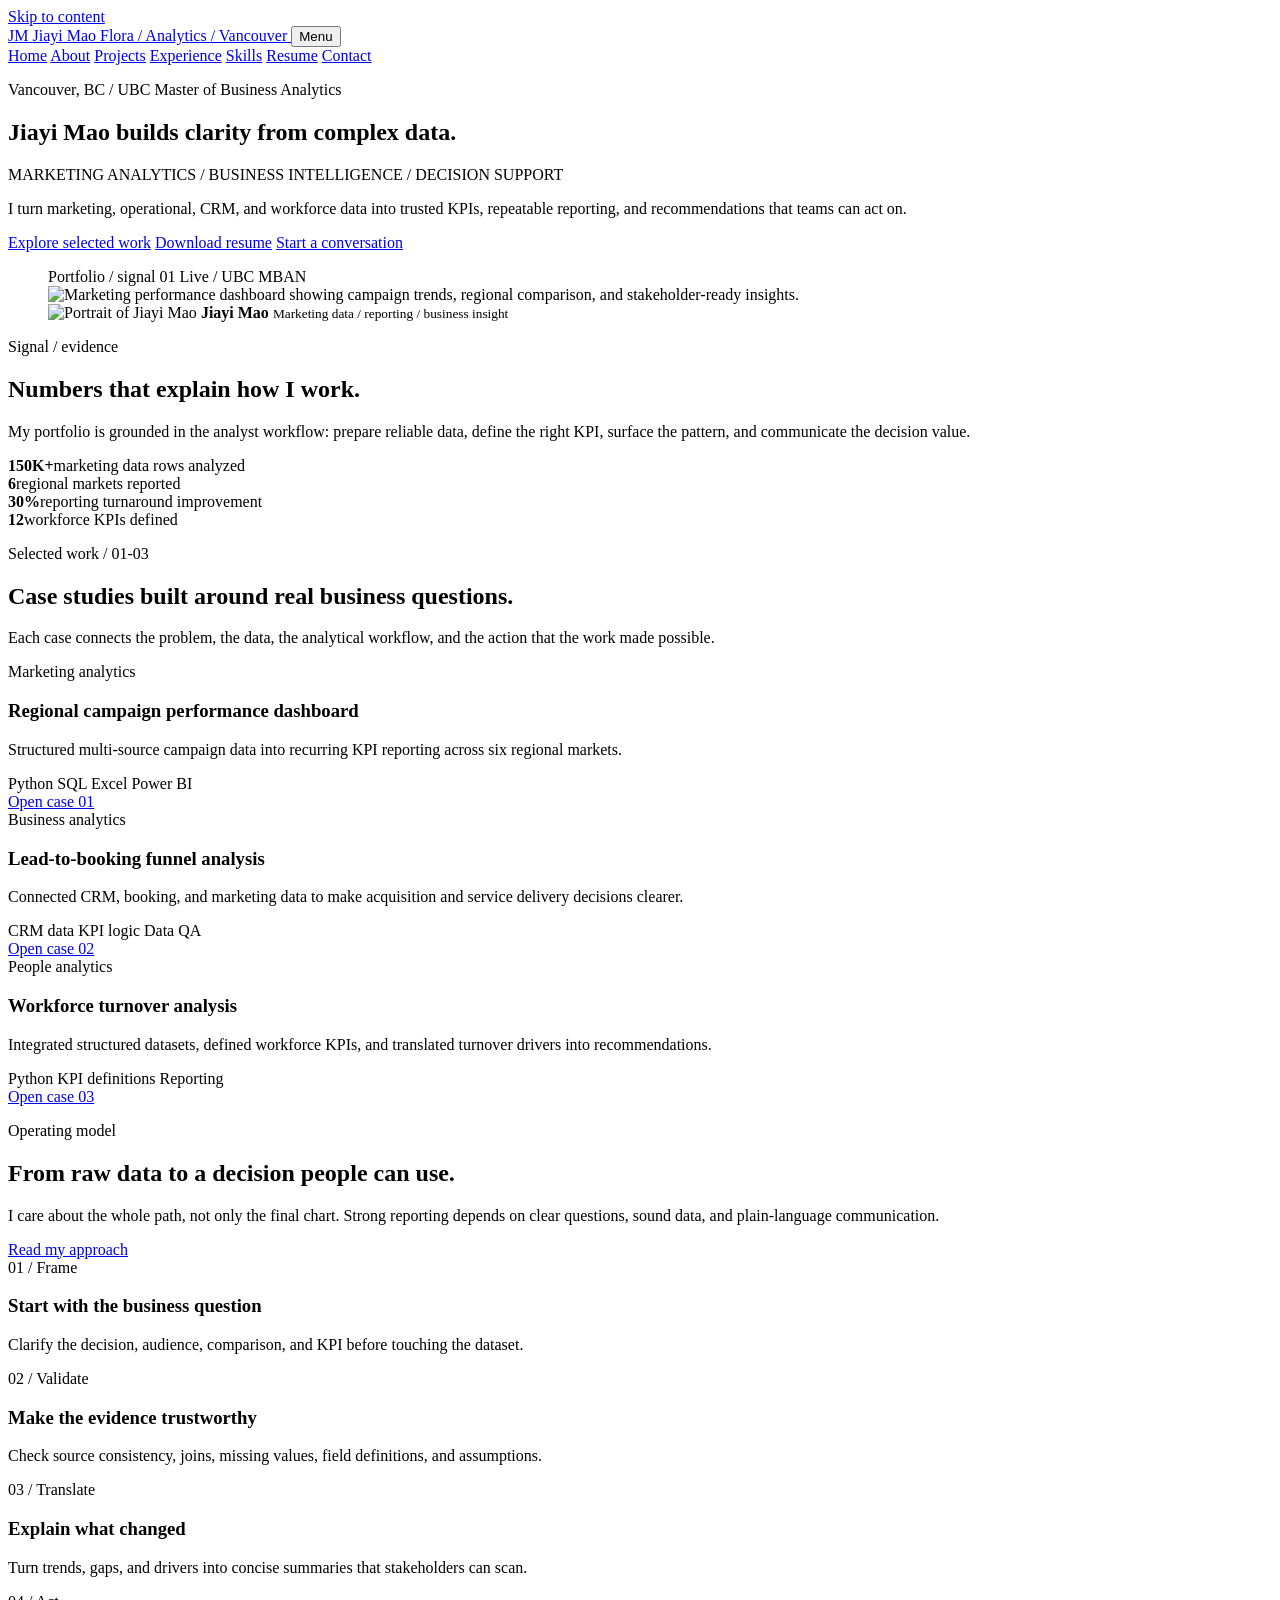
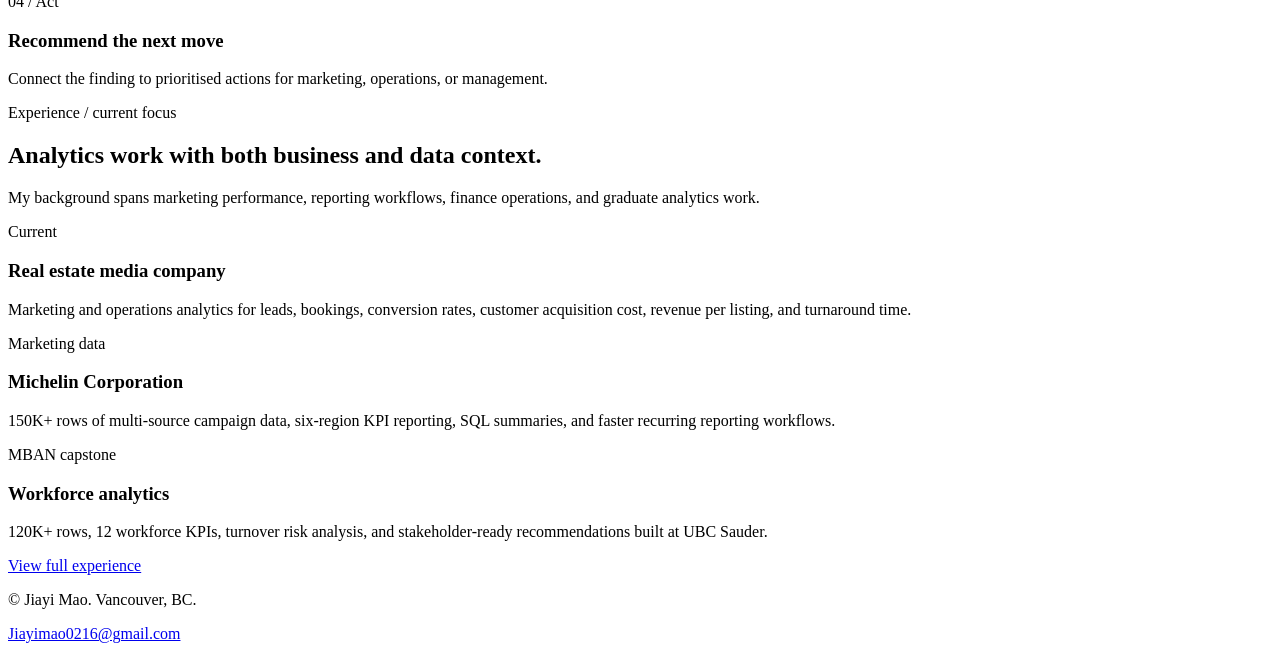
==== index.html @ eee08745 "Add Jiayi Mao portfolio pages" ====
<!doctype html>
<html lang="en">
  <head>
    <meta charset="utf-8">
    <meta name="viewport" content="width=device-width, initial-scale=1">
    <meta name="description" content="Jiayi Mao is a Vancouver-based business analytics and marketing intelligence professional focused on KPIs, data quality, reporting, and growth insights.">
    <title>Jiayi Mao | Business Analytics &amp; Marketing Intelligence</title>
    <link rel="stylesheet" href="assets/css/styles.css">
  </head>
  <body data-page="home">
    <a class="skip-link" href="#main">Skip to content</a>
    <header class="site-header">
      <div class="nav-shell">
        <a class="brand" href="index.html" aria-label="Jiayi Mao home">
          <span class="brand-mark">JM</span>
          <span class="brand-text">
            <span class="brand-name">Jiayi Mao</span>
            <span class="brand-role">Flora / Analytics / Vancouver</span>
          </span>
        </a>
        <button class="nav-toggle" type="button" aria-expanded="false" aria-controls="site-nav">Menu</button>
        <nav class="site-nav" id="site-nav" aria-label="Primary navigation">
          <a href="index.html" data-page="home">Home</a>
          <a href="about.html" data-page="about">About</a>
          <a href="projects.html" data-page="projects">Projects</a>
          <a href="experience.html" data-page="experience">Experience</a>
          <a href="skills.html" data-page="skills">Skills</a>
          <a href="resume.html" data-page="resume">Resume</a>
          <a href="contact.html" data-page="contact">Contact</a>
        </nav>
      </div>
    </header>

    <main id="main">
      <section class="hero">
        <div class="hero-grid">
          <div>
            <p class="eyebrow">Vancouver, BC / UBC Master of Business Analytics</p>
            <h1>Jiayi Mao builds clarity from complex data.</h1>
            <p class="hero-subtitle">MARKETING ANALYTICS / BUSINESS INTELLIGENCE / DECISION SUPPORT</p>
            <p class="lead">I turn marketing, operational, CRM, and workforce data into trusted KPIs, repeatable reporting, and recommendations that teams can act on.</p>
            <div class="button-row" aria-label="Primary actions">
              <a class="button primary" href="projects.html">Explore selected work</a>
              <a class="button secondary" href="assets/resume/Jiayi-Mao-Resume-Complete.pdf" download>Download resume</a>
              <a class="button tertiary" href="contact.html">Start a conversation</a>
            </div>
          </div>

          <figure class="hero-visual">
            <div class="visual-topline">
              <span>Portfolio / signal 01</span>
              <span>Live / UBC MBAN</span>
            </div>
            <img src="assets/img/analytics-dashboard.png" alt="Marketing performance dashboard showing campaign trends, regional comparison, and stakeholder-ready insights.">
            <figcaption class="visual-caption">
              <span class="portrait-wrap"><img src="assets/img/jiayi-mao.jpg" alt="Portrait of Jiayi Mao"></span>
              <span>
                <strong>Jiayi Mao</strong>
                <small>Marketing data / reporting / business insight</small>
              </span>
            </figcaption>
          </figure>
        </div>
      </section>

      <section class="section">
        <div class="container">
          <div class="section-heading">
            <div>
              <p class="eyebrow">Signal / evidence</p>
              <h2>Numbers that explain how I work.</h2>
            </div>
            <p>My portfolio is grounded in the analyst workflow: prepare reliable data, define the right KPI, surface the pattern, and communicate the decision value.</p>
          </div>
          <div class="metrics-grid" aria-label="Portfolio highlights">
            <div class="metric"><strong>150K+</strong><span>marketing data rows analyzed</span></div>
            <div class="metric"><strong>6</strong><span>regional markets reported</span></div>
            <div class="metric"><strong>30%</strong><span>reporting turnaround improvement</span></div>
            <div class="metric"><strong>12</strong><span>workforce KPIs defined</span></div>
          </div>
        </div>
      </section>

      <section class="section alt">
        <div class="container">
          <div class="section-heading">
            <div>
              <p class="eyebrow">Selected work / 01-03</p>
              <h2>Case studies built around real business questions.</h2>
            </div>
            <p>Each case connects the problem, the data, the analytical workflow, and the action that the work made possible.</p>
          </div>
          <div class="cards-grid">
            <article class="project-card">
              <span class="card-tag">Marketing analytics</span>
              <h3>Regional campaign performance dashboard</h3>
              <p>Structured multi-source campaign data into recurring KPI reporting across six regional markets.</p>
              <div class="tool-tags">
                <span class="tool-tag">Python</span>
                <span class="tool-tag">SQL</span>
                <span class="tool-tag">Excel</span>
                <span class="tool-tag">Power BI</span>
              </div>
              <a class="text-link" href="projects.html#regional-dashboard">Open case 01</a>
            </article>
            <article class="project-card">
              <span class="card-tag">Business analytics</span>
              <h3>Lead-to-booking funnel analysis</h3>
              <p>Connected CRM, booking, and marketing data to make acquisition and service delivery decisions clearer.</p>
              <div class="tool-tags">
                <span class="tool-tag">CRM data</span>
                <span class="tool-tag">KPI logic</span>
                <span class="tool-tag">Data QA</span>
              </div>
              <a class="text-link" href="projects.html#funnel-analysis">Open case 02</a>
            </article>
            <article class="project-card">
              <span class="card-tag">People analytics</span>
              <h3>Workforce turnover analysis</h3>
              <p>Integrated structured datasets, defined workforce KPIs, and translated turnover drivers into recommendations.</p>
              <div class="tool-tags">
                <span class="tool-tag">Python</span>
                <span class="tool-tag">KPI definitions</span>
                <span class="tool-tag">Reporting</span>
              </div>
              <a class="text-link" href="projects.html#workforce-analytics">Open case 03</a>
            </article>
          </div>
        </div>
      </section>

      <section class="section">
        <div class="container split-grid">
          <div>
            <p class="eyebrow">Operating model</p>
            <h2>From raw data to a decision people can use.</h2>
            <p class="lead">I care about the whole path, not only the final chart. Strong reporting depends on clear questions, sound data, and plain-language communication.</p>
            <div class="button-row">
              <a class="button secondary" href="about.html">Read my approach</a>
            </div>
          </div>
          <div class="cards-grid two">
            <article class="card">
              <span class="card-tag">01 / Frame</span>
              <h3>Start with the business question</h3>
              <p>Clarify the decision, audience, comparison, and KPI before touching the dataset.</p>
            </article>
            <article class="card">
              <span class="card-tag">02 / Validate</span>
              <h3>Make the evidence trustworthy</h3>
              <p>Check source consistency, joins, missing values, field definitions, and assumptions.</p>
            </article>
            <article class="card">
              <span class="card-tag">03 / Translate</span>
              <h3>Explain what changed</h3>
              <p>Turn trends, gaps, and drivers into concise summaries that stakeholders can scan.</p>
            </article>
            <article class="card">
              <span class="card-tag">04 / Act</span>
              <h3>Recommend the next move</h3>
              <p>Connect the finding to prioritised actions for marketing, operations, or management.</p>
            </article>
          </div>
        </div>
      </section>

      <section class="section alt">
        <div class="container">
          <div class="section-heading">
            <div>
              <p class="eyebrow">Experience / current focus</p>
              <h2>Analytics work with both business and data context.</h2>
            </div>
            <p>My background spans marketing performance, reporting workflows, finance operations, and graduate analytics work.</p>
          </div>
          <div class="cards-grid">
            <article class="card">
              <span class="card-tag">Current</span>
              <h3>Real estate media company</h3>
              <p>Marketing and operations analytics for leads, bookings, conversion rates, customer acquisition cost, revenue per listing, and turnaround time.</p>
            </article>
            <article class="card">
              <span class="card-tag">Marketing data</span>
              <h3>Michelin Corporation</h3>
              <p>150K+ rows of multi-source campaign data, six-region KPI reporting, SQL summaries, and faster recurring reporting workflows.</p>
            </article>
            <article class="card">
              <span class="card-tag">MBAN capstone</span>
              <h3>Workforce analytics</h3>
              <p>120K+ rows, 12 workforce KPIs, turnover risk analysis, and stakeholder-ready recommendations built at UBC Sauder.</p>
            </article>
          </div>
          <div class="button-row">
            <a class="button secondary" href="experience.html">View full experience</a>
          </div>
        </div>
      </section>
    </main>

    <footer class="footer">
      <div class="container">
        <p>&copy; <span class="current-year"></span> Jiayi Mao. Vancouver, BC.</p>
        <p><a href="mailto:Jiayimao0216@gmail.com">Jiayimao0216@gmail.com</a></p>
      </div>
    </footer>
    <script src="assets/js/site.js"></script>
  </body>
</html>
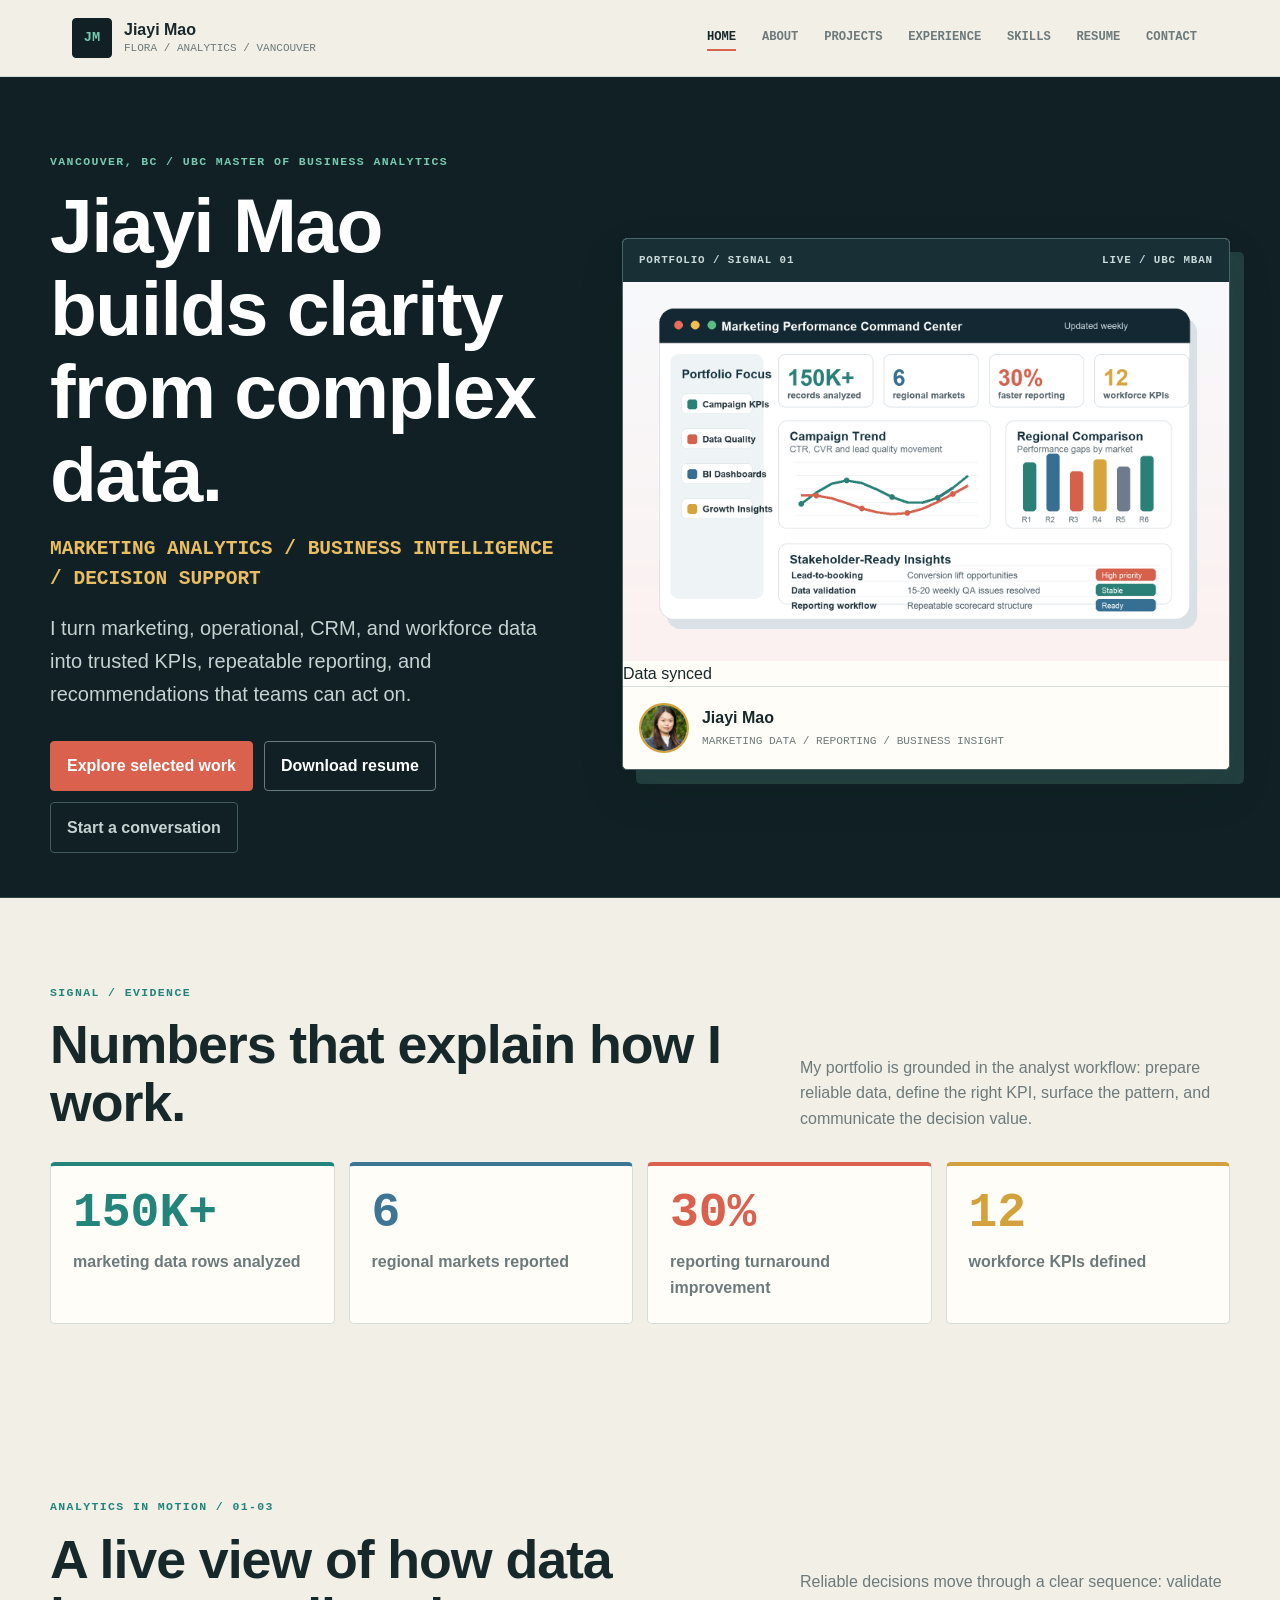
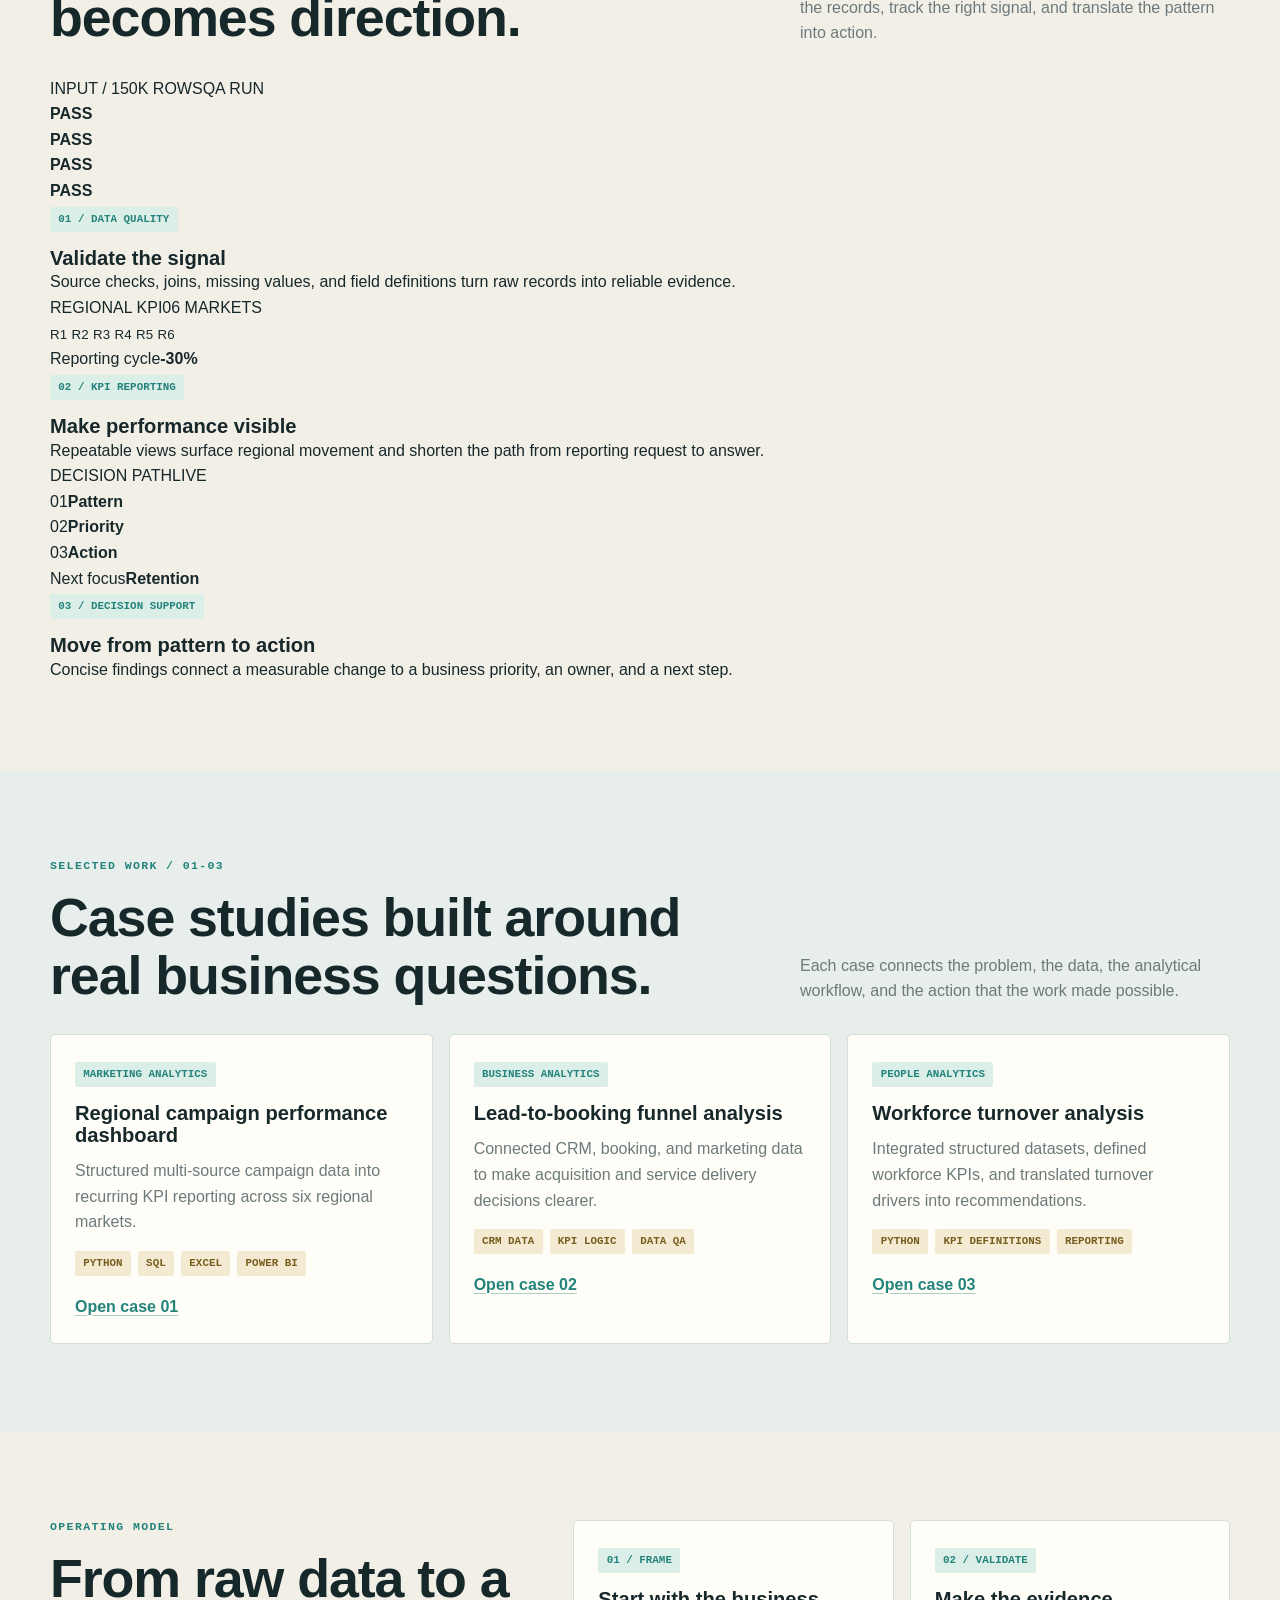
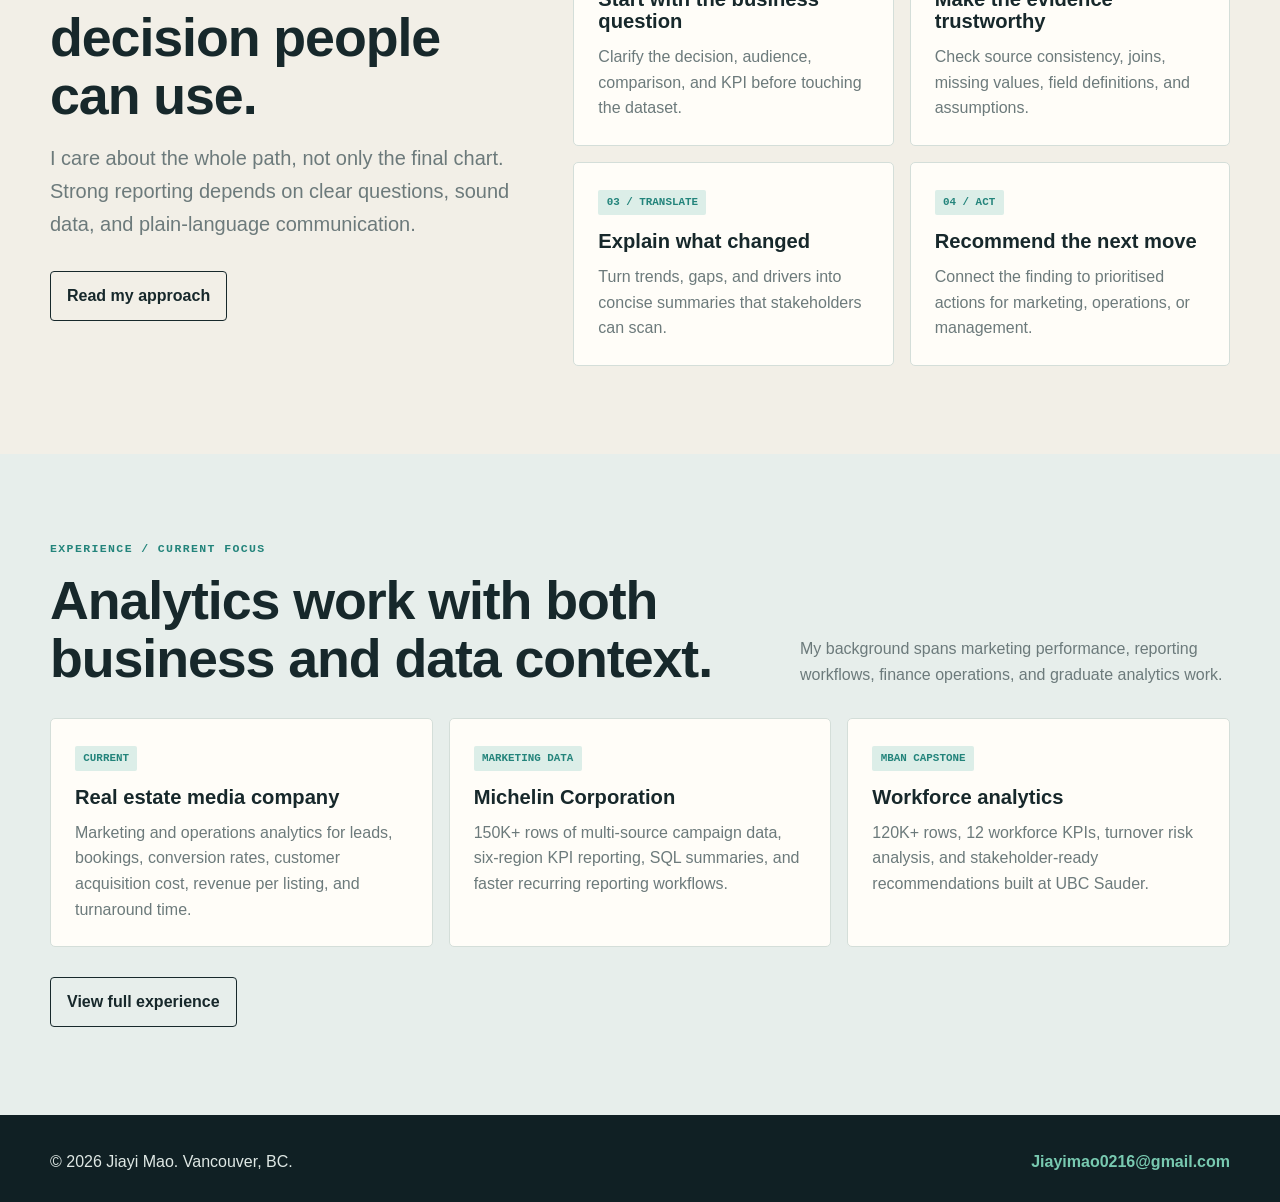
==== commit cce63a56: "Add animated analytics homepage" ====
--- a/index.html
+++ b/index.html
@@ -49,9 +49,13 @@
           <figure class="hero-visual">
             <div class="visual-topline">
               <span>Portfolio / signal 01</span>
-              <span>Live / UBC MBAN</span>
-            </div>
-            <img src="assets/img/analytics-dashboard.png" alt="Marketing performance dashboard showing campaign trends, regional comparison, and stakeholder-ready insights.">
+              <span class="live-status"><span class="status-square" aria-hidden="true"></span>Live / UBC MBAN</span>
+            </div>
+            <div class="dashboard-frame">
+              <img src="assets/img/analytics-dashboard.png" alt="Marketing performance dashboard showing campaign trends, regional comparison, and stakeholder-ready insights.">
+              <span class="dashboard-scan" aria-hidden="true"></span>
+              <span class="dashboard-sync" aria-hidden="true">Data synced</span>
+            </div>
             <figcaption class="visual-caption">
               <span class="portrait-wrap"><img src="assets/img/jiayi-mao.jpg" alt="Portrait of Jiayi Mao"></span>
               <span>
@@ -73,10 +77,79 @@
             <p>My portfolio is grounded in the analyst workflow: prepare reliable data, define the right KPI, surface the pattern, and communicate the decision value.</p>
           </div>
           <div class="metrics-grid" aria-label="Portfolio highlights">
-            <div class="metric"><strong>150K+</strong><span>marketing data rows analyzed</span></div>
-            <div class="metric"><strong>6</strong><span>regional markets reported</span></div>
-            <div class="metric"><strong>30%</strong><span>reporting turnaround improvement</span></div>
-            <div class="metric"><strong>12</strong><span>workforce KPIs defined</span></div>
+            <div class="metric"><strong data-counter data-target="150" data-suffix="K+">150K+</strong><span>marketing data rows analyzed</span></div>
+            <div class="metric"><strong data-counter data-target="6">6</strong><span>regional markets reported</span></div>
+            <div class="metric"><strong data-counter data-target="30" data-suffix="%">30%</strong><span>reporting turnaround improvement</span></div>
+            <div class="metric"><strong data-counter data-target="12">12</strong><span>workforce KPIs defined</span></div>
+          </div>
+        </div>
+      </section>
+
+      <section class="section motion-section" aria-labelledby="motion-title">
+        <div class="container">
+          <div class="section-heading">
+            <div>
+              <p class="eyebrow">Analytics in motion / 01-03</p>
+              <h2 id="motion-title">A live view of how data becomes direction.</h2>
+            </div>
+            <p>Reliable decisions move through a clear sequence: validate the records, track the right signal, and translate the pattern into action.</p>
+          </div>
+
+          <div class="motion-grid">
+            <article class="motion-card">
+              <div class="motion-stage quality-stage" aria-hidden="true">
+                <div class="stage-label"><span>INPUT / 150K ROWS</span><span>QA RUN</span></div>
+                <div class="quality-row" style="--row: 0"><i></i><span></span><span></span><b>PASS</b></div>
+                <div class="quality-row" style="--row: 1"><i></i><span></span><span></span><b>PASS</b></div>
+                <div class="quality-row" style="--row: 2"><i></i><span></span><span></span><b>PASS</b></div>
+                <div class="quality-row" style="--row: 3"><i></i><span></span><span></span><b>PASS</b></div>
+                <div class="quality-progress"><span></span></div>
+              </div>
+              <div class="motion-copy">
+                <span class="card-tag">01 / Data quality</span>
+                <h3>Validate the signal</h3>
+                <p>Source checks, joins, missing values, and field definitions turn raw records into reliable evidence.</p>
+              </div>
+            </article>
+
+            <article class="motion-card">
+              <div class="motion-stage kpi-stage" aria-hidden="true">
+                <div class="stage-label"><span>REGIONAL KPI</span><span>06 MARKETS</span></div>
+                <div class="kpi-chart">
+                  <span class="kpi-bar" style="--bar: 48%; --column: 0"><i></i><small>R1</small></span>
+                  <span class="kpi-bar" style="--bar: 71%; --column: 1"><i></i><small>R2</small></span>
+                  <span class="kpi-bar" style="--bar: 57%; --column: 2"><i></i><small>R3</small></span>
+                  <span class="kpi-bar" style="--bar: 88%; --column: 3"><i></i><small>R4</small></span>
+                  <span class="kpi-bar" style="--bar: 66%; --column: 4"><i></i><small>R5</small></span>
+                  <span class="kpi-bar" style="--bar: 79%; --column: 5"><i></i><small>R6</small></span>
+                </div>
+                <div class="kpi-readout"><span>Reporting cycle</span><strong>-30%</strong></div>
+              </div>
+              <div class="motion-copy">
+                <span class="card-tag">02 / KPI reporting</span>
+                <h3>Make performance visible</h3>
+                <p>Repeatable views surface regional movement and shorten the path from reporting request to answer.</p>
+              </div>
+            </article>
+
+            <article class="motion-card">
+              <div class="motion-stage decision-stage" aria-hidden="true">
+                <div class="stage-label"><span>DECISION PATH</span><span>LIVE</span></div>
+                <div class="decision-track">
+                  <div class="decision-node" style="--step: 0"><span>01</span><strong>Pattern</strong></div>
+                  <div class="decision-link"><span></span></div>
+                  <div class="decision-node" style="--step: 1"><span>02</span><strong>Priority</strong></div>
+                  <div class="decision-link"><span></span></div>
+                  <div class="decision-node" style="--step: 2"><span>03</span><strong>Action</strong></div>
+                </div>
+                <div class="decision-readout"><span>Next focus</span><strong>Retention</strong></div>
+              </div>
+              <div class="motion-copy">
+                <span class="card-tag">03 / Decision support</span>
+                <h3>Move from pattern to action</h3>
+                <p>Concise findings connect a measurable change to a business priority, an owner, and a next step.</p>
+              </div>
+            </article>
           </div>
         </div>
       </section>
--- a/assets/css/styles.css
+++ b/assets/css/styles.css
@@ -0,0 +1,976 @@
+:root {
+  --paper: #f2efe7;
+  --surface: #fffdf8;
+  --surface-soft: #e7eeeb;
+  --ink: #17282b;
+  --muted: #6c7a7b;
+  --line: #d4ded9;
+  --night: #102024;
+  --night-soft: #183035;
+  --teal: #23847b;
+  --mint: #78c9b0;
+  --coral: #d9614d;
+  --gold: #d3a23c;
+  --blue: #3d7595;
+  --shadow: 0 20px 46px rgba(16, 32, 36, 0.14);
+  --max: 1180px;
+  --radius: 5px;
+}
+
+* {
+  box-sizing: border-box;
+}
+
+html {
+  scroll-behavior: smooth;
+}
+
+body {
+  margin: 0;
+  background: var(--paper);
+  color: var(--ink);
+  font-family: Arial, Helvetica, sans-serif;
+  font-size: 16px;
+  line-height: 1.6;
+  letter-spacing: 0;
+  overflow-x: hidden;
+}
+
+img {
+  display: block;
+  max-width: 100%;
+}
+
+a {
+  color: inherit;
+}
+
+button,
+a {
+  -webkit-tap-highlight-color: transparent;
+}
+
+button:focus-visible,
+a:focus-visible {
+  outline: 3px solid var(--gold);
+  outline-offset: 3px;
+}
+
+.skip-link {
+  position: absolute;
+  top: -4rem;
+  left: 1rem;
+  z-index: 10;
+  padding: 0.7rem 1rem;
+  background: var(--night);
+  color: #fff;
+}
+
+.skip-link:focus {
+  top: 1rem;
+}
+
+.site-header {
+  position: sticky;
+  top: 0;
+  z-index: 5;
+  background: rgba(242, 239, 231, 0.96);
+  border-bottom: 1px solid var(--line);
+}
+
+.nav-shell {
+  display: flex;
+  align-items: center;
+  justify-content: space-between;
+  gap: 22px;
+  max-width: var(--max);
+  min-height: 76px;
+  margin: 0 auto;
+  padding: 0 22px;
+}
+
+.brand {
+  display: inline-flex;
+  align-items: center;
+  gap: 12px;
+  min-width: 0;
+  text-decoration: none;
+}
+
+.brand-mark {
+  display: inline-flex;
+  align-items: center;
+  justify-content: center;
+  flex: 0 0 auto;
+  width: 40px;
+  height: 40px;
+  background: var(--night);
+  border: 1px solid var(--night);
+  border-radius: 4px;
+  color: var(--mint);
+  font-family: ui-monospace, SFMono-Regular, Menlo, Consolas, monospace;
+  font-size: 0.85rem;
+  font-weight: 800;
+}
+
+.brand-text {
+  display: grid;
+  gap: 1px;
+  min-width: 0;
+}
+
+.brand-name {
+  overflow-wrap: anywhere;
+  color: var(--ink);
+  font-size: 1rem;
+  font-weight: 800;
+  line-height: 1.2;
+}
+
+.brand-role {
+  color: var(--muted);
+  font-family: ui-monospace, SFMono-Regular, Menlo, Consolas, monospace;
+  font-size: 0.69rem;
+  line-height: 1.35;
+  text-transform: uppercase;
+}
+
+.site-nav {
+  display: flex;
+  align-items: center;
+  gap: 4px;
+}
+
+.site-nav a {
+  position: relative;
+  padding: 0.5rem 0.68rem;
+  color: var(--muted);
+  font-family: ui-monospace, SFMono-Regular, Menlo, Consolas, monospace;
+  font-size: 0.76rem;
+  font-weight: 800;
+  text-decoration: none;
+  text-transform: uppercase;
+}
+
+.site-nav a::after {
+  position: absolute;
+  right: 0.68rem;
+  bottom: 0.28rem;
+  left: 0.68rem;
+  height: 2px;
+  background: var(--coral);
+  content: "";
+  transform: scaleX(0);
+  transform-origin: left;
+  transition: transform 160ms ease;
+}
+
+.site-nav a:hover,
+.site-nav a[aria-current="page"] {
+  color: var(--ink);
+}
+
+.site-nav a:hover::after,
+.site-nav a[aria-current="page"]::after {
+  transform: scaleX(1);
+}
+
+.nav-toggle {
+  display: none;
+  padding: 0.6rem 0.78rem;
+  background: var(--night);
+  border: 1px solid var(--night);
+  border-radius: 4px;
+  color: #fff;
+  font: inherit;
+  font-family: ui-monospace, SFMono-Regular, Menlo, Consolas, monospace;
+  font-size: 0.72rem;
+  font-weight: 800;
+  text-transform: uppercase;
+}
+
+.container {
+  max-width: var(--max);
+  margin: 0 auto;
+}
+
+.section,
+.page-section {
+  padding: 88px 22px;
+}
+
+.section.alt,
+.page-section.alt {
+  background: var(--surface-soft);
+}
+
+.narrow {
+  max-width: 780px;
+}
+
+.eyebrow,
+.breadcrumb {
+  margin: 0 0 0.9rem;
+  color: var(--teal);
+  font-family: ui-monospace, SFMono-Regular, Menlo, Consolas, monospace;
+  font-size: 0.72rem;
+  font-weight: 800;
+  letter-spacing: 0.12em;
+  line-height: 1.3;
+  text-transform: uppercase;
+}
+
+.breadcrumb {
+  color: var(--coral);
+}
+
+h1,
+h2,
+h3 {
+  margin: 0;
+  color: var(--ink);
+  line-height: 1.08;
+  overflow-wrap: break-word;
+}
+
+h1 {
+  max-width: 900px;
+  font-size: clamp(2.65rem, 6vw, 5.6rem);
+  letter-spacing: -0.02em;
+}
+
+h2 {
+  max-width: 820px;
+  font-size: clamp(2rem, 4.2vw, 3.65rem);
+  letter-spacing: -0.02em;
+}
+
+h3 {
+  font-size: 1.26rem;
+}
+
+p {
+  margin: 0;
+}
+
+.lead {
+  max-width: 760px;
+  margin-top: 1.15rem;
+  color: var(--muted);
+  font-size: clamp(1.05rem, 2vw, 1.25rem);
+  line-height: 1.65;
+}
+
+.hero {
+  padding: 78px 22px 44px;
+  background: var(--night);
+  border-bottom: 1px solid #30464a;
+}
+
+.hero-grid {
+  display: grid;
+  grid-template-columns: minmax(0, 0.92fr) minmax(360px, 1.08fr);
+  align-items: center;
+  gap: 54px;
+  max-width: var(--max);
+  margin: 0 auto;
+}
+
+.hero h1,
+.hero h2,
+.hero h3 {
+  color: #fff;
+}
+
+.hero .eyebrow {
+  color: var(--mint);
+}
+
+.hero .lead {
+  color: #c5d2d1;
+}
+
+.hero-subtitle {
+  margin-top: 1.2rem;
+  color: #e9bd61;
+  font-family: ui-monospace, SFMono-Regular, Menlo, Consolas, monospace;
+  font-size: clamp(1rem, 2.1vw, 1.22rem);
+  font-weight: 800;
+  line-height: 1.5;
+}
+
+.hero-grid > *,
+.split-grid > *,
+.resume-grid > *,
+.contact-grid > *,
+.cards-grid > *,
+.metrics-grid > *,
+.case-details > *,
+.experience-item > *,
+.section-heading > * {
+  min-width: 0;
+}
+
+.button-row {
+  display: flex;
+  flex-wrap: wrap;
+  gap: 11px;
+  margin-top: 1.85rem;
+}
+
+.button {
+  display: inline-flex;
+  align-items: center;
+  justify-content: center;
+  min-height: 46px;
+  padding: 0.72rem 1rem;
+  border: 1px solid var(--ink);
+  border-radius: 4px;
+  font-weight: 800;
+  text-decoration: none;
+  transition: transform 160ms ease, background-color 160ms ease, color 160ms ease;
+}
+
+.button:hover {
+  transform: translateY(-2px);
+}
+
+.button.primary {
+  background: var(--coral);
+  border-color: var(--coral);
+  color: #fff;
+}
+
+.button.secondary {
+  background: transparent;
+  color: var(--ink);
+}
+
+.button.tertiary {
+  border-color: var(--line);
+  color: var(--muted);
+}
+
+.hero .button.secondary {
+  border-color: #657b7d;
+  color: #fff;
+}
+
+.hero .button.tertiary {
+  border-color: #425b5e;
+  color: #c5d2d1;
+}
+
+.hero-visual {
+  overflow: hidden;
+  margin: 0;
+  background: var(--surface);
+  border: 1px solid #4b6467;
+  border-radius: 5px;
+  box-shadow: 14px 14px 0 rgba(120, 201, 176, 0.18), var(--shadow);
+}
+
+.visual-topline {
+  display: flex;
+  justify-content: space-between;
+  gap: 12px;
+  padding: 0.8rem 1rem;
+  background: var(--night-soft);
+  color: #c8d9d7;
+  font-family: ui-monospace, SFMono-Regular, Menlo, Consolas, monospace;
+  font-size: 0.68rem;
+  font-weight: 800;
+  letter-spacing: 0.08em;
+  text-transform: uppercase;
+}
+
+.hero-visual > img {
+  width: 100%;
+  aspect-ratio: 16 / 10;
+  object-fit: cover;
+}
+
+.visual-caption {
+  display: flex;
+  align-items: center;
+  gap: 13px;
+  padding: 1rem;
+  border-top: 1px solid var(--line);
+}
+
+.visual-caption strong,
+.visual-caption small {
+  display: block;
+}
+
+.visual-caption strong {
+  color: var(--ink);
+  font-size: 1rem;
+}
+
+.visual-caption small {
+  margin-top: 0.18rem;
+  color: var(--muted);
+  font-family: ui-monospace, SFMono-Regular, Menlo, Consolas, monospace;
+  font-size: 0.7rem;
+  text-transform: uppercase;
+}
+
+.portrait-wrap {
+  flex: 0 0 auto;
+  width: 50px;
+  height: 50px;
+  overflow: hidden;
+  border: 2px solid var(--gold);
+  border-radius: 50%;
+}
+
+.portrait-wrap img {
+  width: 100%;
+  height: 100%;
+  object-fit: cover;
+  object-position: 50% 30%;
+}
+
+.section-heading {
+  display: flex;
+  align-items: end;
+  justify-content: space-between;
+  gap: 28px;
+  margin-bottom: 30px;
+}
+
+.section-heading > p {
+  max-width: 430px;
+  color: var(--muted);
+}
+
+.metrics-grid {
+  display: grid;
+  grid-template-columns: repeat(4, 1fr);
+  gap: 14px;
+}
+
+.metric {
+  min-height: 148px;
+  padding: 23px 22px;
+  background: var(--surface);
+  border: 1px solid var(--line);
+  border-top: 4px solid var(--teal);
+  border-radius: var(--radius);
+}
+
+.metric:nth-child(2) {
+  border-top-color: var(--blue);
+}
+
+.metric:nth-child(3) {
+  border-top-color: var(--coral);
+}
+
+.metric:nth-child(4) {
+  border-top-color: var(--gold);
+}
+
+.metric strong {
+  display: block;
+  color: var(--teal);
+  font-family: ui-monospace, SFMono-Regular, Menlo, Consolas, monospace;
+  font-size: clamp(2rem, 4.5vw, 3rem);
+  line-height: 1;
+}
+
+.metric:nth-child(2) strong {
+  color: var(--blue);
+}
+
+.metric:nth-child(3) strong {
+  color: var(--coral);
+}
+
+.metric:nth-child(4) strong {
+  color: var(--gold);
+}
+
+.metric span {
+  display: block;
+  margin-top: 0.78rem;
+  color: var(--muted);
+  font-weight: 800;
+}
+
+.cards-grid {
+  display: grid;
+  grid-template-columns: repeat(3, 1fr);
+  gap: 16px;
+}
+
+.cards-grid.two {
+  grid-template-columns: repeat(2, 1fr);
+}
+
+.card,
+.project-card,
+.experience-item,
+.skill-block,
+.contact-method,
+.resume-panel,
+.case-study {
+  background: var(--surface);
+  border: 1px solid var(--line);
+  border-radius: var(--radius);
+}
+
+.card,
+.project-card,
+.skill-block,
+.contact-method,
+.resume-panel,
+.case-study {
+  padding: 24px;
+}
+
+.card,
+.project-card,
+.case-study,
+.experience-item {
+  transition: transform 160ms ease, box-shadow 160ms ease, border-color 160ms ease;
+}
+
+.card:hover,
+.project-card:hover,
+.case-study:hover,
+.experience-item:hover {
+  border-color: #a6bbb6;
+  box-shadow: 0 12px 26px rgba(16, 32, 36, 0.08);
+  transform: translateY(-3px);
+}
+
+.card p,
+.project-card p,
+.skill-block p,
+.contact-method p,
+.resume-panel p,
+.case-study p {
+  margin-top: 0.72rem;
+  color: var(--muted);
+}
+
+.card-tag,
+.tool-tag,
+.role-tag {
+  display: inline-flex;
+  align-items: center;
+  min-height: 25px;
+  padding: 0.34rem 0.52rem;
+  border-radius: 2px;
+  font-family: ui-monospace, SFMono-Regular, Menlo, Consolas, monospace;
+  font-size: 0.68rem;
+  font-weight: 800;
+  line-height: 1.2;
+  text-transform: uppercase;
+}
+
+.card-tag {
+  margin-bottom: 1rem;
+  background: #dceee8;
+  color: var(--teal);
+}
+
+.tool-tags,
+.role-tags {
+  display: flex;
+  flex-wrap: wrap;
+  gap: 7px;
+  margin-top: 1rem;
+}
+
+.tool-tag {
+  background: #f4ead1;
+  color: #775d1f;
+}
+
+.role-tag {
+  background: #e0ebf1;
+  color: var(--blue);
+}
+
+.text-link {
+  display: inline-flex;
+  margin-top: 1.1rem;
+  color: var(--teal);
+  font-weight: 800;
+  text-decoration: underline;
+  text-decoration-color: #a9cfc6;
+  text-underline-offset: 3px;
+}
+
+.text-link:hover {
+  color: var(--coral);
+}
+
+.split-grid {
+  display: grid;
+  grid-template-columns: minmax(0, 0.85fr) minmax(320px, 1.15fr);
+  gap: 38px;
+}
+
+.plain-list {
+  display: grid;
+  gap: 14px;
+  margin: 0;
+  padding: 0;
+}
+
+.plain-list li {
+  position: relative;
+  padding-left: 22px;
+  list-style: none;
+}
+
+.plain-list li::before {
+  position: absolute;
+  top: 0.73em;
+  left: 0;
+  width: 7px;
+  height: 7px;
+  background: var(--coral);
+  border-radius: 50%;
+  content: "";
+}
+
+.page-hero {
+  padding: 78px 22px 58px;
+  background: var(--night);
+  border-bottom: 1px solid #30464a;
+}
+
+.page-hero h1 {
+  color: #fff;
+}
+
+.page-hero .lead {
+  color: #c5d2d1;
+}
+
+.page-hero .container {
+  display: grid;
+  gap: 4px;
+}
+
+.case-grid,
+.experience-list {
+  display: grid;
+  gap: 16px;
+}
+
+.case-study {
+  padding: 30px;
+}
+
+.case-header {
+  display: flex;
+  align-items: start;
+  justify-content: space-between;
+  gap: 18px;
+}
+
+.case-header p {
+  max-width: 770px;
+}
+
+.case-number {
+  flex: 0 0 auto;
+  color: var(--coral);
+  font-family: ui-monospace, SFMono-Regular, Menlo, Consolas, monospace;
+  font-size: 0.74rem;
+  font-weight: 800;
+  text-transform: uppercase;
+  white-space: nowrap;
+}
+
+.case-details {
+  display: grid;
+  grid-template-columns: repeat(4, 1fr);
+  gap: 18px;
+  margin-top: 27px;
+}
+
+.case-detail {
+  padding-top: 13px;
+  border-top: 3px solid var(--line);
+}
+
+.case-detail strong {
+  display: block;
+  font-family: ui-monospace, SFMono-Regular, Menlo, Consolas, monospace;
+  font-size: 0.68rem;
+  letter-spacing: 0.07em;
+  text-transform: uppercase;
+}
+
+.case-detail p {
+  margin-top: 0.45rem;
+}
+
+.experience-item {
+  display: grid;
+  grid-template-columns: minmax(220px, 0.7fr) minmax(0, 1.3fr);
+  gap: 22px;
+  padding: 26px;
+}
+
+.experience-meta {
+  color: var(--muted);
+}
+
+.experience-meta strong {
+  display: block;
+  color: var(--ink);
+  font-size: 1.08rem;
+}
+
+.experience-body p + p {
+  margin-top: 0.8rem;
+}
+
+.skill-grid {
+  display: grid;
+  grid-template-columns: repeat(3, 1fr);
+  gap: 16px;
+}
+
+.skill-block ul {
+  display: grid;
+  gap: 9px;
+  margin: 1rem 0 0;
+  padding: 0;
+}
+
+.skill-block li {
+  position: relative;
+  padding-left: 17px;
+  color: var(--muted);
+  list-style: none;
+}
+
+.skill-block li::before {
+  position: absolute;
+  top: 0.68em;
+  left: 0;
+  width: 6px;
+  height: 6px;
+  background: var(--teal);
+  content: "";
+}
+
+.resume-grid,
+.contact-grid {
+  display: grid;
+  grid-template-columns: minmax(0, 0.95fr) minmax(320px, 1.05fr);
+  gap: 22px;
+}
+
+.resume-panel h3,
+.contact-method h3 {
+  margin-bottom: 0.35rem;
+}
+
+.resume-list {
+  display: grid;
+  gap: 16px;
+  margin-top: 1.2rem;
+}
+
+.resume-line {
+  padding-top: 14px;
+  border-top: 1px solid var(--line);
+}
+
+.resume-line strong {
+  display: block;
+}
+
+.resume-line span {
+  color: var(--muted);
+  overflow-wrap: anywhere;
+}
+
+.contact-grid {
+  align-items: start;
+}
+
+.contact-method a {
+  color: var(--teal);
+  font-weight: 800;
+  overflow-wrap: anywhere;
+}
+
+.footer {
+  padding: 34px 22px;
+  background: var(--night);
+  color: #dfe8e5;
+}
+
+.footer .container {
+  display: flex;
+  align-items: center;
+  justify-content: space-between;
+  gap: 18px;
+}
+
+.footer a {
+  color: var(--mint);
+  font-weight: 800;
+  text-decoration: none;
+}
+
+@media (max-width: 980px) {
+  .hero-grid,
+  .split-grid,
+  .resume-grid,
+  .contact-grid {
+    grid-template-columns: 1fr;
+  }
+
+  .hero-grid {
+    gap: 38px;
+  }
+
+  .metrics-grid,
+  .case-details,
+  .skill-grid {
+    grid-template-columns: repeat(2, 1fr);
+  }
+
+  .cards-grid,
+  .cards-grid.two {
+    grid-template-columns: 1fr;
+  }
+}
+
+@media (max-width: 900px) {
+  .nav-shell {
+    min-height: 68px;
+    padding: 13px 18px;
+  }
+
+  .nav-toggle {
+    display: inline-flex;
+  }
+
+  .site-nav {
+    position: absolute;
+    top: 70px;
+    right: 18px;
+    left: 18px;
+    display: none;
+    padding: 8px;
+    background: var(--surface);
+    border: 1px solid var(--line);
+    border-radius: 4px;
+    box-shadow: var(--shadow);
+  }
+
+  .site-nav.is-open {
+    display: grid;
+    grid-template-columns: repeat(2, 1fr);
+  }
+
+  .site-nav a {
+    padding: 0.72rem;
+  }
+
+  .site-nav a::after {
+    right: 0.72rem;
+    bottom: 0.42rem;
+    left: 0.72rem;
+  }
+}
+
+@media (max-width: 760px) {
+  .brand-role {
+    display: none;
+  }
+
+  .section,
+  .page-section {
+    padding: 58px 18px;
+  }
+
+  .page-hero,
+  .hero {
+    padding-right: 18px;
+    padding-left: 18px;
+  }
+
+  .page-hero {
+    padding-top: 58px;
+    padding-bottom: 46px;
+  }
+
+  .hero {
+    padding-top: 58px;
+  }
+
+  .section-heading {
+    display: grid;
+    align-items: start;
+  }
+
+  .metrics-grid,
+  .case-details,
+  .skill-grid {
+    grid-template-columns: 1fr;
+  }
+
+  .experience-item {
+    grid-template-columns: 1fr;
+  }
+
+  .case-header {
+    display: grid;
+  }
+
+  .case-study {
+    padding: 23px;
+  }
+
+  .footer .container {
+    display: grid;
+    align-items: start;
+  }
+}
+
+@media (max-width: 640px) {
+  .button-row {
+    display: grid;
+  }
+
+  .button {
+    width: 100%;
+  }
+
+  .site-nav.is-open {
+    grid-template-columns: 1fr;
+  }
+
+  .visual-topline {
+    display: grid;
+    gap: 3px;
+  }
+}
+
+@media (max-width: 430px) {
+  .brand-name {
+    max-width: 190px;
+  }
+
+  h1 {
+    font-size: 2.45rem;
+  }
+
+  h2 {
+    font-size: 2rem;
+  }
+}
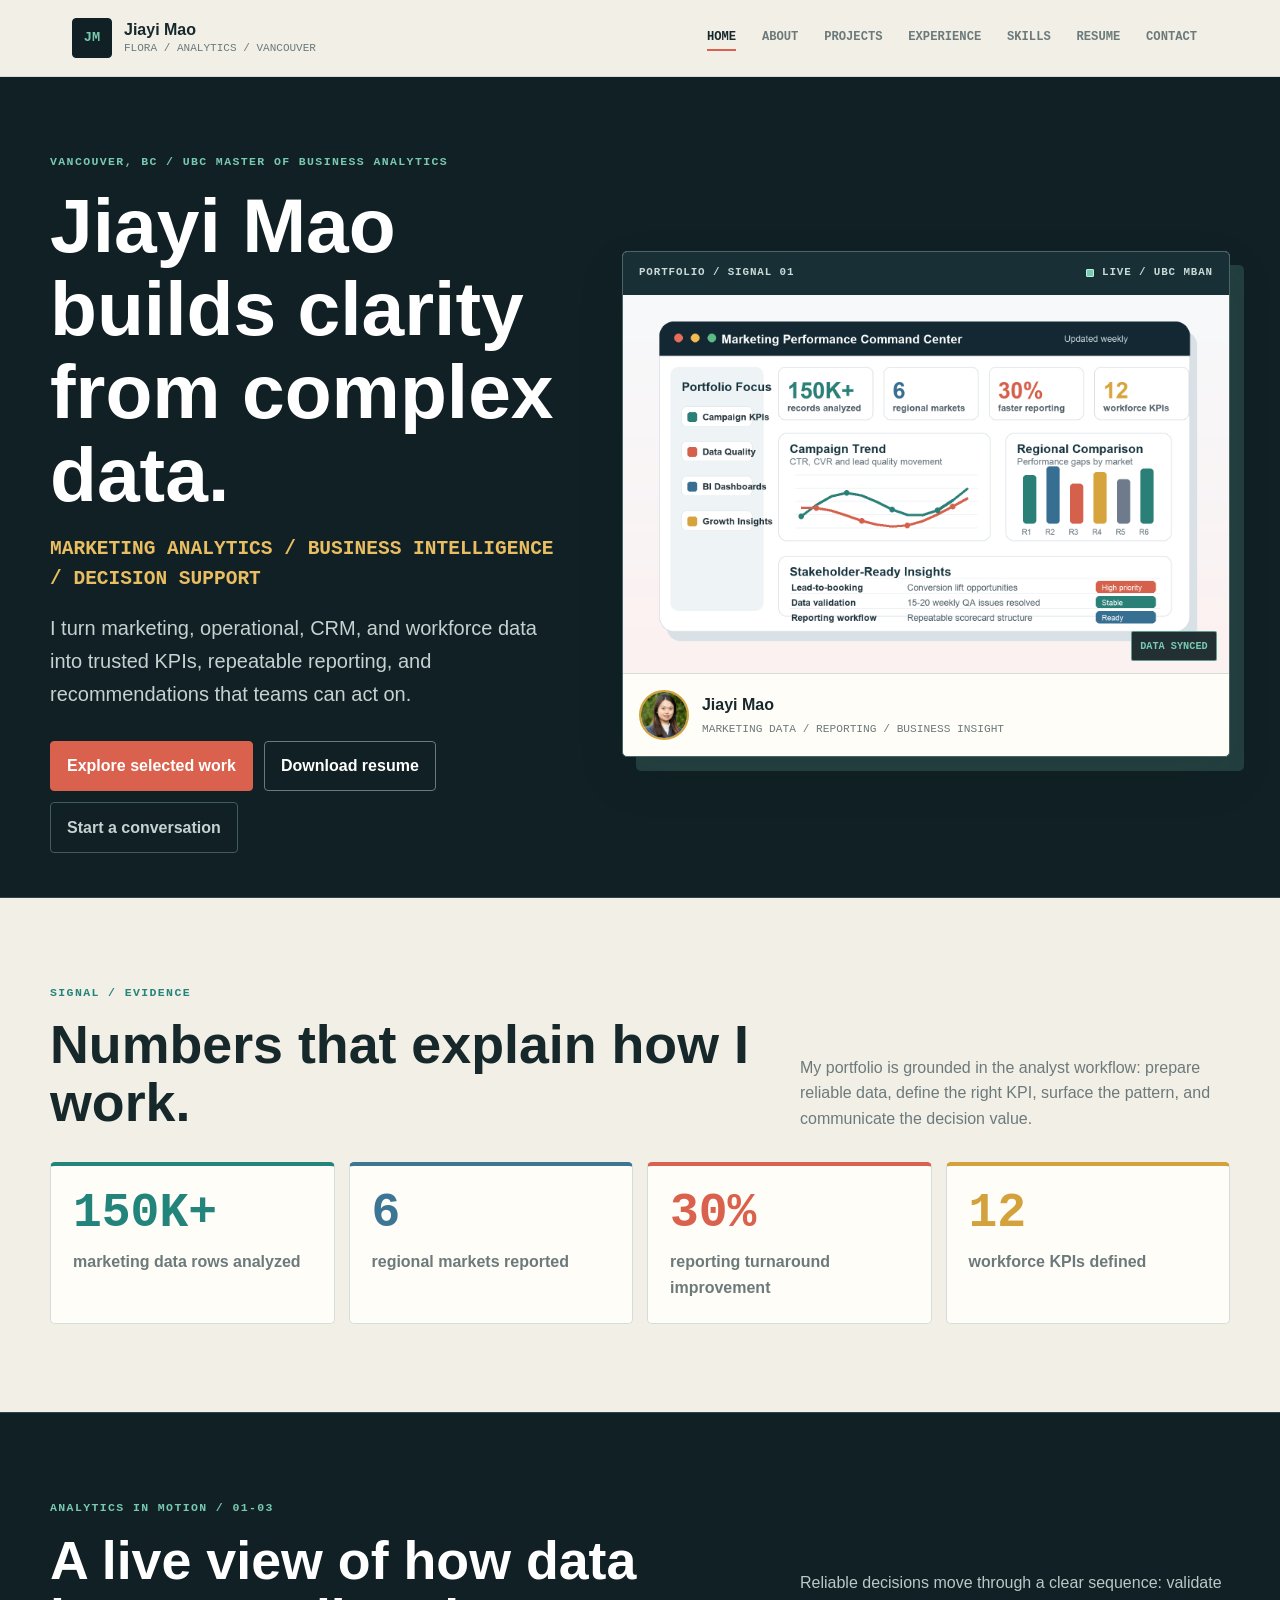
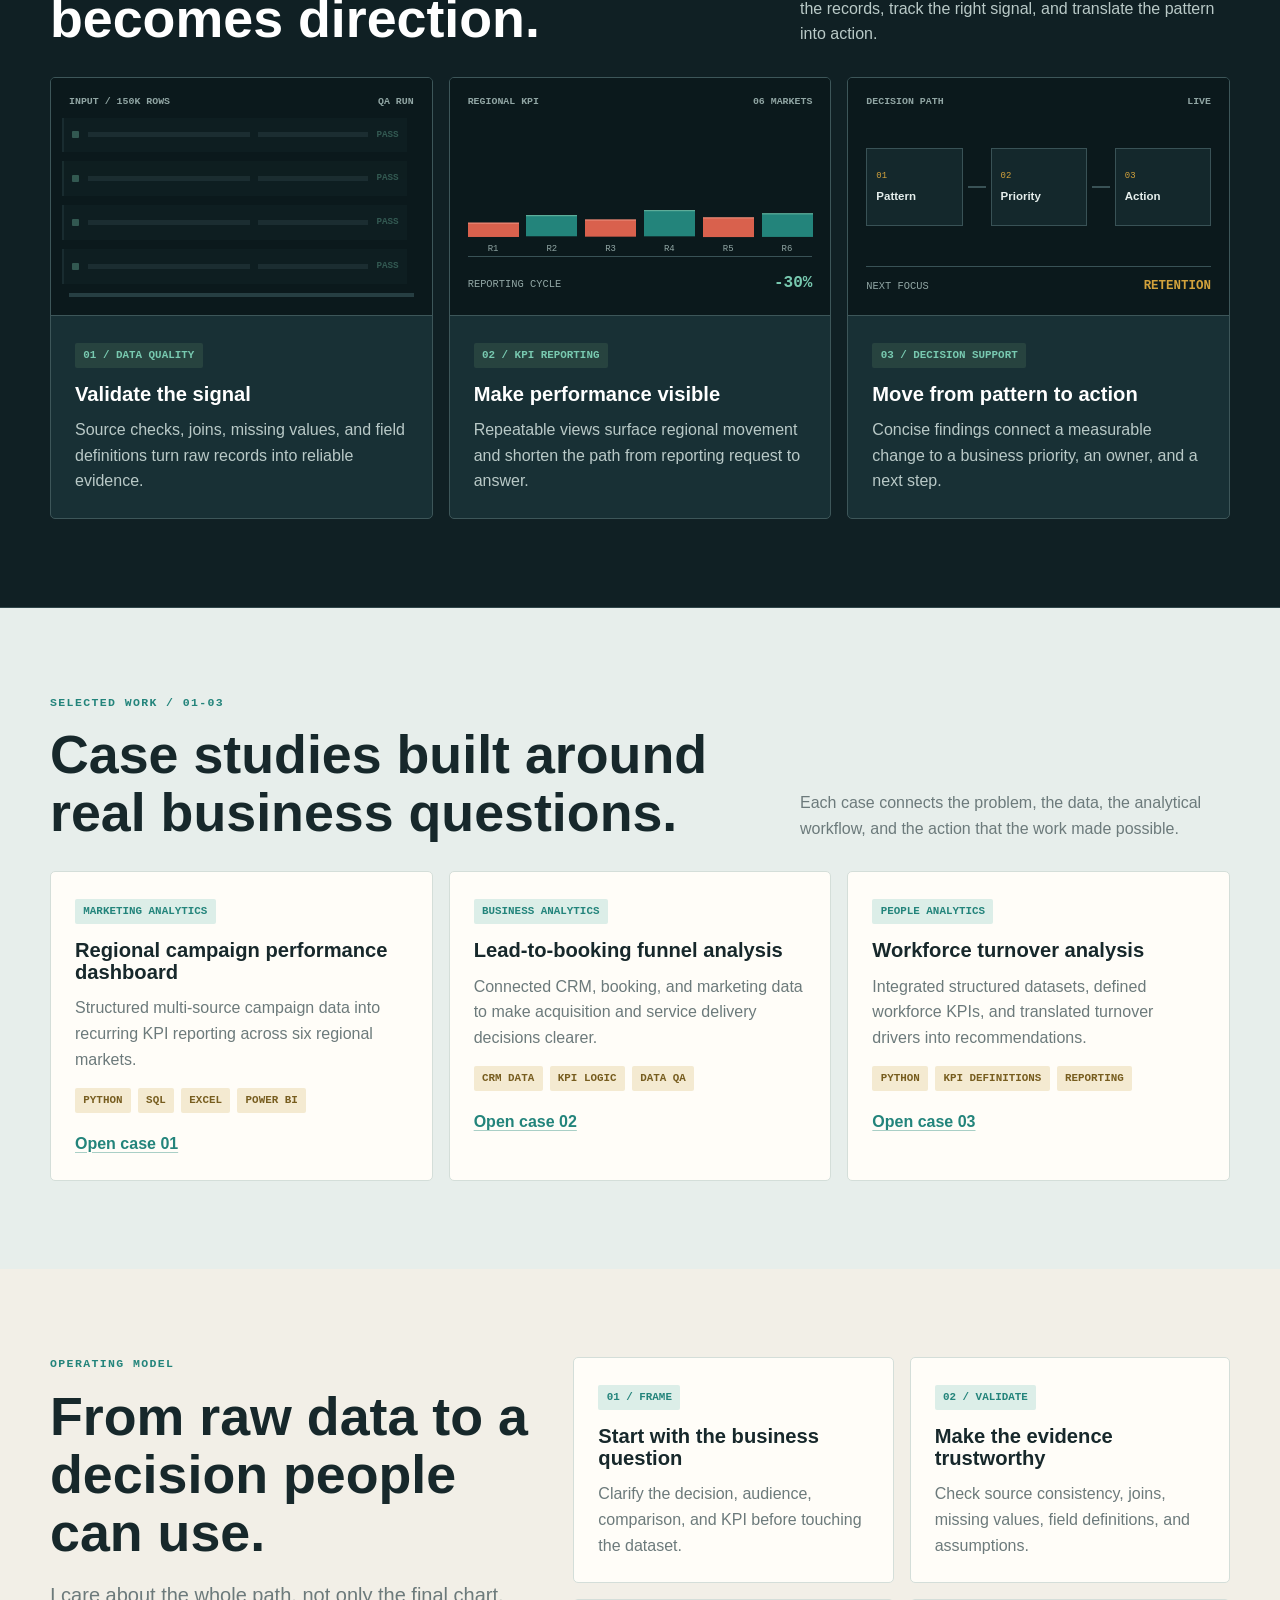
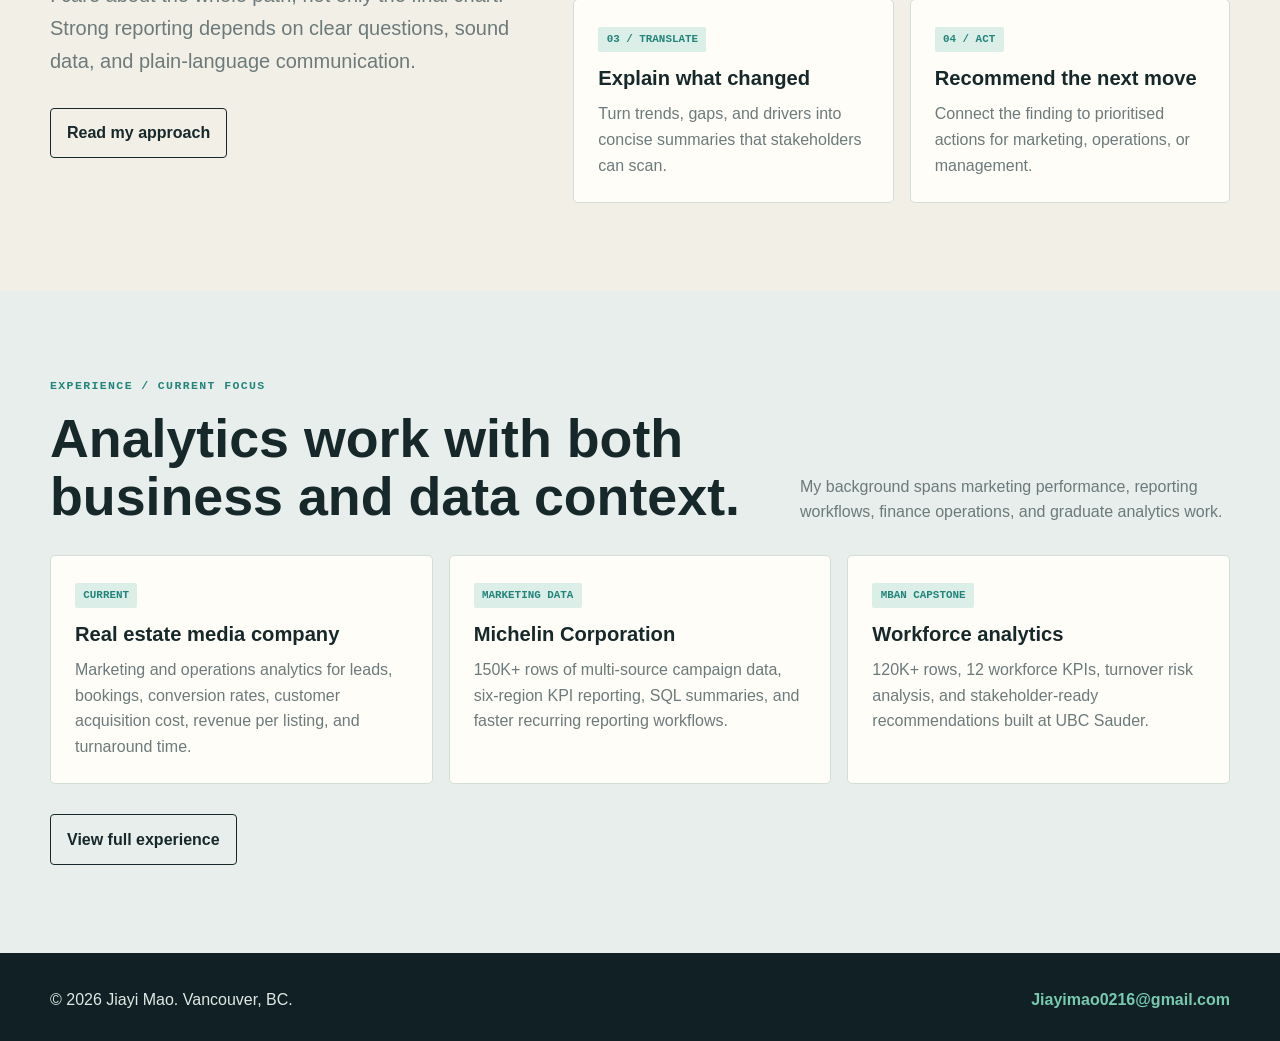
==== commit fcfa2236: "Keep dashboard labels inside cards" ====
--- a/index.html
+++ b/index.html
@@ -53,6 +53,15 @@
             </div>
             <div class="dashboard-frame">
               <img src="assets/img/analytics-dashboard.png" alt="Marketing performance dashboard showing campaign trends, regional comparison, and stakeholder-ready insights.">
+              <div class="dashboard-focus-overlay" aria-hidden="true">
+                <strong>Portfolio Focus</strong>
+                <div class="dashboard-focus-list">
+                  <span class="dashboard-focus-pill" style="--focus-color: #2f897f"><i></i><b>Campaign KPIs</b></span>
+                  <span class="dashboard-focus-pill" style="--focus-color: #dc604c"><i></i><b>Data Quality</b></span>
+                  <span class="dashboard-focus-pill" style="--focus-color: #39779a"><i></i><b>BI Dashboards</b></span>
+                  <span class="dashboard-focus-pill" style="--focus-color: #dda632"><i></i><b>Growth Insights</b></span>
+                </div>
+              </div>
               <span class="dashboard-scan" aria-hidden="true"></span>
               <span class="dashboard-sync" aria-hidden="true">Data synced</span>
             </div>
--- a/assets/css/styles.css
+++ b/assets/css/styles.css
@@ -236,13 +236,13 @@
 h1 {
   max-width: 900px;
   font-size: clamp(2.65rem, 6vw, 5.6rem);
-  letter-spacing: -0.02em;
+  letter-spacing: 0;
 }
 
 h2 {
   max-width: 820px;
   font-size: clamp(2rem, 4.2vw, 3.65rem);
-  letter-spacing: -0.02em;
+  letter-spacing: 0;
 }
 
 h3 {
@@ -384,10 +384,60 @@
   text-transform: uppercase;
 }
 
-.hero-visual > img {
+.live-status {
+  display: inline-flex;
+  align-items: center;
+  gap: 8px;
+}
+
+.status-square {
+  width: 8px;
+  height: 8px;
+  background: var(--mint);
+  border: 1px solid #b8f2df;
+  border-radius: 1px;
+  animation: status-pulse 1.7s ease-in-out infinite;
+}
+
+.dashboard-frame {
+  position: relative;
+  overflow: hidden;
+  aspect-ratio: 16 / 10;
+  background: #dbe7e3;
+}
+
+.dashboard-frame > img {
   width: 100%;
-  aspect-ratio: 16 / 10;
+  height: 100%;
   object-fit: cover;
+}
+
+.dashboard-scan {
+  position: absolute;
+  top: 6%;
+  right: 0;
+  left: 0;
+  height: 2px;
+  background: var(--mint);
+  box-shadow: 0 0 14px rgba(120, 201, 176, 0.9);
+  opacity: 0;
+  animation: dashboard-scan 4.8s ease-in-out infinite;
+}
+
+.dashboard-sync {
+  position: absolute;
+  right: 12px;
+  bottom: 12px;
+  padding: 0.38rem 0.52rem;
+  background: rgba(16, 32, 36, 0.92);
+  border: 1px solid rgba(120, 201, 176, 0.7);
+  border-radius: 2px;
+  color: var(--mint);
+  font-family: ui-monospace, SFMono-Regular, Menlo, Consolas, monospace;
+  font-size: 0.64rem;
+  font-weight: 800;
+  text-transform: uppercase;
+  animation: sync-state 4.8s ease-in-out infinite;
 }
 
 .visual-caption {
@@ -497,6 +547,411 @@
   margin-top: 0.78rem;
   color: var(--muted);
   font-weight: 800;
+}
+
+.motion-section {
+  background: var(--night);
+  border-top: 1px solid #30464a;
+  border-bottom: 1px solid #30464a;
+}
+
+.motion-section h2,
+.motion-section h3 {
+  color: #fff;
+}
+
+.motion-section .section-heading > p {
+  color: #b9c9c7;
+}
+
+.motion-section .eyebrow {
+  color: var(--mint);
+}
+
+.motion-grid {
+  display: grid;
+  grid-template-columns: repeat(3, minmax(0, 1fr));
+  gap: 16px;
+}
+
+.motion-card {
+  min-width: 0;
+  overflow: hidden;
+  background: var(--night-soft);
+  border: 1px solid #3d5659;
+  border-radius: var(--radius);
+  transition: border-color 180ms ease, transform 180ms ease;
+}
+
+.motion-card:hover {
+  border-color: var(--mint);
+  transform: translateY(-3px);
+}
+
+.motion-stage {
+  min-height: 238px;
+  padding: 18px;
+  background: #0b191c;
+  border-bottom: 1px solid #3d5659;
+  color: #dce7e5;
+}
+
+.stage-label {
+  display: flex;
+  align-items: center;
+  justify-content: space-between;
+  gap: 12px;
+  color: #91a6a4;
+  font-family: ui-monospace, SFMono-Regular, Menlo, Consolas, monospace;
+  font-size: 0.62rem;
+  font-weight: 800;
+  line-height: 1.3;
+}
+
+.motion-copy {
+  padding: 24px;
+}
+
+.motion-copy p {
+  margin-top: 0.72rem;
+  color: #b9c9c7;
+}
+
+.motion-copy .card-tag {
+  background: #27433f;
+  color: var(--mint);
+}
+
+.quality-stage {
+  display: grid;
+  grid-template-rows: auto repeat(4, 1fr) auto;
+  gap: 9px;
+}
+
+.quality-row {
+  display: grid;
+  grid-template-columns: 8px minmax(0, 1fr) minmax(0, 0.68fr) auto;
+  align-items: center;
+  gap: 8px;
+  min-height: 27px;
+  padding: 0 8px;
+  background: #14282c;
+  border-left: 2px solid #335054;
+  opacity: 0.36;
+  transform: translateX(-7px);
+  animation: quality-pass 4.4s ease-in-out infinite;
+  animation-delay: calc(var(--row) * 0.38s);
+}
+
+.quality-row i {
+  width: 7px;
+  height: 7px;
+  background: var(--mint);
+  border-radius: 1px;
+}
+
+.quality-row span {
+  height: 5px;
+  background: #395256;
+}
+
+.quality-row b {
+  color: var(--mint);
+  font-family: ui-monospace, SFMono-Regular, Menlo, Consolas, monospace;
+  font-size: 0.58rem;
+}
+
+.quality-progress {
+  height: 4px;
+  overflow: hidden;
+  background: #263e42;
+}
+
+.quality-progress span {
+  display: block;
+  width: 100%;
+  height: 100%;
+  background: var(--mint);
+  transform: scaleX(0);
+  transform-origin: left;
+  animation: quality-progress 4.4s ease-in-out infinite;
+}
+
+.kpi-stage {
+  display: grid;
+  grid-template-rows: auto minmax(0, 1fr) auto;
+  gap: 14px;
+}
+
+.kpi-chart {
+  display: grid;
+  grid-template-columns: repeat(6, 1fr);
+  align-items: end;
+  gap: 8px;
+  min-height: 132px;
+  padding-top: 8px;
+  border-bottom: 1px solid #395256;
+}
+
+.kpi-bar {
+  display: grid;
+  grid-template-rows: minmax(0, 1fr) auto;
+  align-items: end;
+  gap: 5px;
+  height: 100%;
+  text-align: center;
+}
+
+.kpi-bar i {
+  display: block;
+  width: 100%;
+  height: var(--bar);
+  background: var(--coral);
+  border-top: 3px solid #f19a87;
+  transform: scaleY(0.28);
+  transform-origin: bottom;
+  animation: kpi-rise 3.8s ease-in-out infinite;
+  animation-delay: calc(var(--column) * 0.13s);
+}
+
+.kpi-bar:nth-child(even) i {
+  background: var(--teal);
+  border-top-color: var(--mint);
+}
+
+.kpi-bar small {
+  color: #91a6a4;
+  font-family: ui-monospace, SFMono-Regular, Menlo, Consolas, monospace;
+  font-size: 0.56rem;
+}
+
+.kpi-readout,
+.decision-readout {
+  display: flex;
+  align-items: center;
+  justify-content: space-between;
+  gap: 12px;
+  font-family: ui-monospace, SFMono-Regular, Menlo, Consolas, monospace;
+  font-size: 0.65rem;
+  text-transform: uppercase;
+}
+
+.kpi-readout span,
+.decision-readout span {
+  color: #91a6a4;
+}
+
+.kpi-readout strong {
+  color: var(--mint);
+  font-size: 1rem;
+  animation: readout-flash 3.8s ease-in-out infinite;
+}
+
+.decision-stage {
+  display: grid;
+  grid-template-rows: auto minmax(0, 1fr) auto;
+  gap: 18px;
+}
+
+.decision-track {
+  display: grid;
+  grid-template-columns: minmax(0, 1fr) 18px minmax(0, 1fr) 18px minmax(0, 1fr);
+  align-items: center;
+  gap: 5px;
+}
+
+.decision-node {
+  display: grid;
+  align-content: center;
+  gap: 4px;
+  min-width: 0;
+  min-height: 78px;
+  padding: 9px;
+  background: #14282c;
+  border: 1px solid #395256;
+  animation: decision-node 4.8s ease-in-out infinite;
+  animation-delay: calc(var(--step) * 0.55s);
+}
+
+.decision-node span {
+  color: var(--gold);
+  font-family: ui-monospace, SFMono-Regular, Menlo, Consolas, monospace;
+  font-size: 0.56rem;
+}
+
+.decision-node strong {
+  overflow-wrap: anywhere;
+  color: #e5eeec;
+  font-size: 0.72rem;
+}
+
+.decision-link {
+  position: relative;
+  height: 2px;
+  overflow: hidden;
+  background: #395256;
+}
+
+.decision-link span {
+  position: absolute;
+  top: 0;
+  bottom: 0;
+  width: 55%;
+  background: var(--gold);
+  transform: translateX(-110%);
+  animation: decision-flow 1.7s linear infinite;
+}
+
+.decision-readout {
+  padding-top: 10px;
+  border-top: 1px solid #395256;
+}
+
+.decision-readout strong {
+  color: var(--gold);
+  font-size: 0.78rem;
+}
+
+.js-motion [data-reveal] {
+  opacity: 0;
+  transform: translateY(18px);
+}
+
+.js-motion [data-reveal].is-visible {
+  opacity: 1;
+  transform: translateY(0);
+  transition: opacity 560ms ease var(--reveal-delay, 0ms), transform 560ms ease var(--reveal-delay, 0ms);
+}
+
+@keyframes status-pulse {
+  0%,
+  100% {
+    opacity: 0.42;
+    transform: scale(0.82);
+  }
+  50% {
+    opacity: 1;
+    transform: scale(1);
+  }
+}
+
+@keyframes dashboard-scan {
+  0%,
+  12% {
+    top: 6%;
+    opacity: 0;
+  }
+  18% {
+    opacity: 0.82;
+  }
+  76% {
+    top: 92%;
+    opacity: 0.82;
+  }
+  84%,
+  100% {
+    top: 92%;
+    opacity: 0;
+  }
+}
+
+@keyframes sync-state {
+  0%,
+  14%,
+  86%,
+  100% {
+    opacity: 0.48;
+  }
+  70%,
+  80% {
+    opacity: 1;
+  }
+}
+
+@keyframes quality-pass {
+  0%,
+  8% {
+    opacity: 0.36;
+    transform: translateX(-7px);
+    border-left-color: #335054;
+  }
+  18%,
+  70% {
+    opacity: 1;
+    transform: translateX(0);
+    border-left-color: var(--mint);
+  }
+  88%,
+  100% {
+    opacity: 0.36;
+    transform: translateX(0);
+    border-left-color: #335054;
+  }
+}
+
+@keyframes quality-progress {
+  0%,
+  8% {
+    transform: scaleX(0);
+  }
+  70%,
+  84% {
+    transform: scaleX(1);
+  }
+  100% {
+    transform: scaleX(0);
+  }
+}
+
+@keyframes kpi-rise {
+  0%,
+  10%,
+  100% {
+    opacity: 0.48;
+    transform: scaleY(0.28);
+  }
+  38%,
+  76% {
+    opacity: 1;
+    transform: scaleY(1);
+  }
+}
+
+@keyframes readout-flash {
+  0%,
+  22%,
+  100% {
+    opacity: 0.42;
+  }
+  42%,
+  82% {
+    opacity: 1;
+  }
+}
+
+@keyframes decision-node {
+  0%,
+  12%,
+  100% {
+    background: #14282c;
+    border-color: #395256;
+    transform: translateY(0);
+  }
+  24%,
+  52% {
+    background: #1c3839;
+    border-color: var(--gold);
+    transform: translateY(-4px);
+  }
+}
+
+@keyframes decision-flow {
+  from {
+    transform: translateX(-110%);
+  }
+  to {
+    transform: translateX(210%);
+  }
 }
 
 .cards-grid {
@@ -844,8 +1299,14 @@
   }
 
   .cards-grid,
-  .cards-grid.two {
+  .cards-grid.two,
+  .motion-grid {
     grid-template-columns: 1fr;
+  }
+
+  .motion-grid {
+    max-width: 760px;
+    margin: 0 auto;
   }
 }
 
@@ -973,4 +1434,47 @@
   h2 {
     font-size: 2rem;
   }
-}
+
+  .motion-stage {
+    min-height: 224px;
+    padding: 14px;
+  }
+
+  .motion-copy {
+    padding: 20px;
+  }
+
+  .decision-track {
+    grid-template-columns: minmax(0, 1fr) 10px minmax(0, 1fr) 10px minmax(0, 1fr);
+    gap: 3px;
+  }
+
+  .decision-node {
+    min-height: 72px;
+    padding: 6px;
+  }
+
+  .decision-node strong {
+    font-size: 0.66rem;
+  }
+}
+
+@media (prefers-reduced-motion: reduce) {
+  html {
+    scroll-behavior: auto;
+  }
+
+  *,
+  *::before,
+  *::after {
+    scroll-behavior: auto !important;
+    animation-duration: 0.01ms !important;
+    animation-iteration-count: 1 !important;
+    transition-duration: 0.01ms !important;
+  }
+
+  .js-motion [data-reveal] {
+    opacity: 1;
+    transform: none;
+  }
+}
